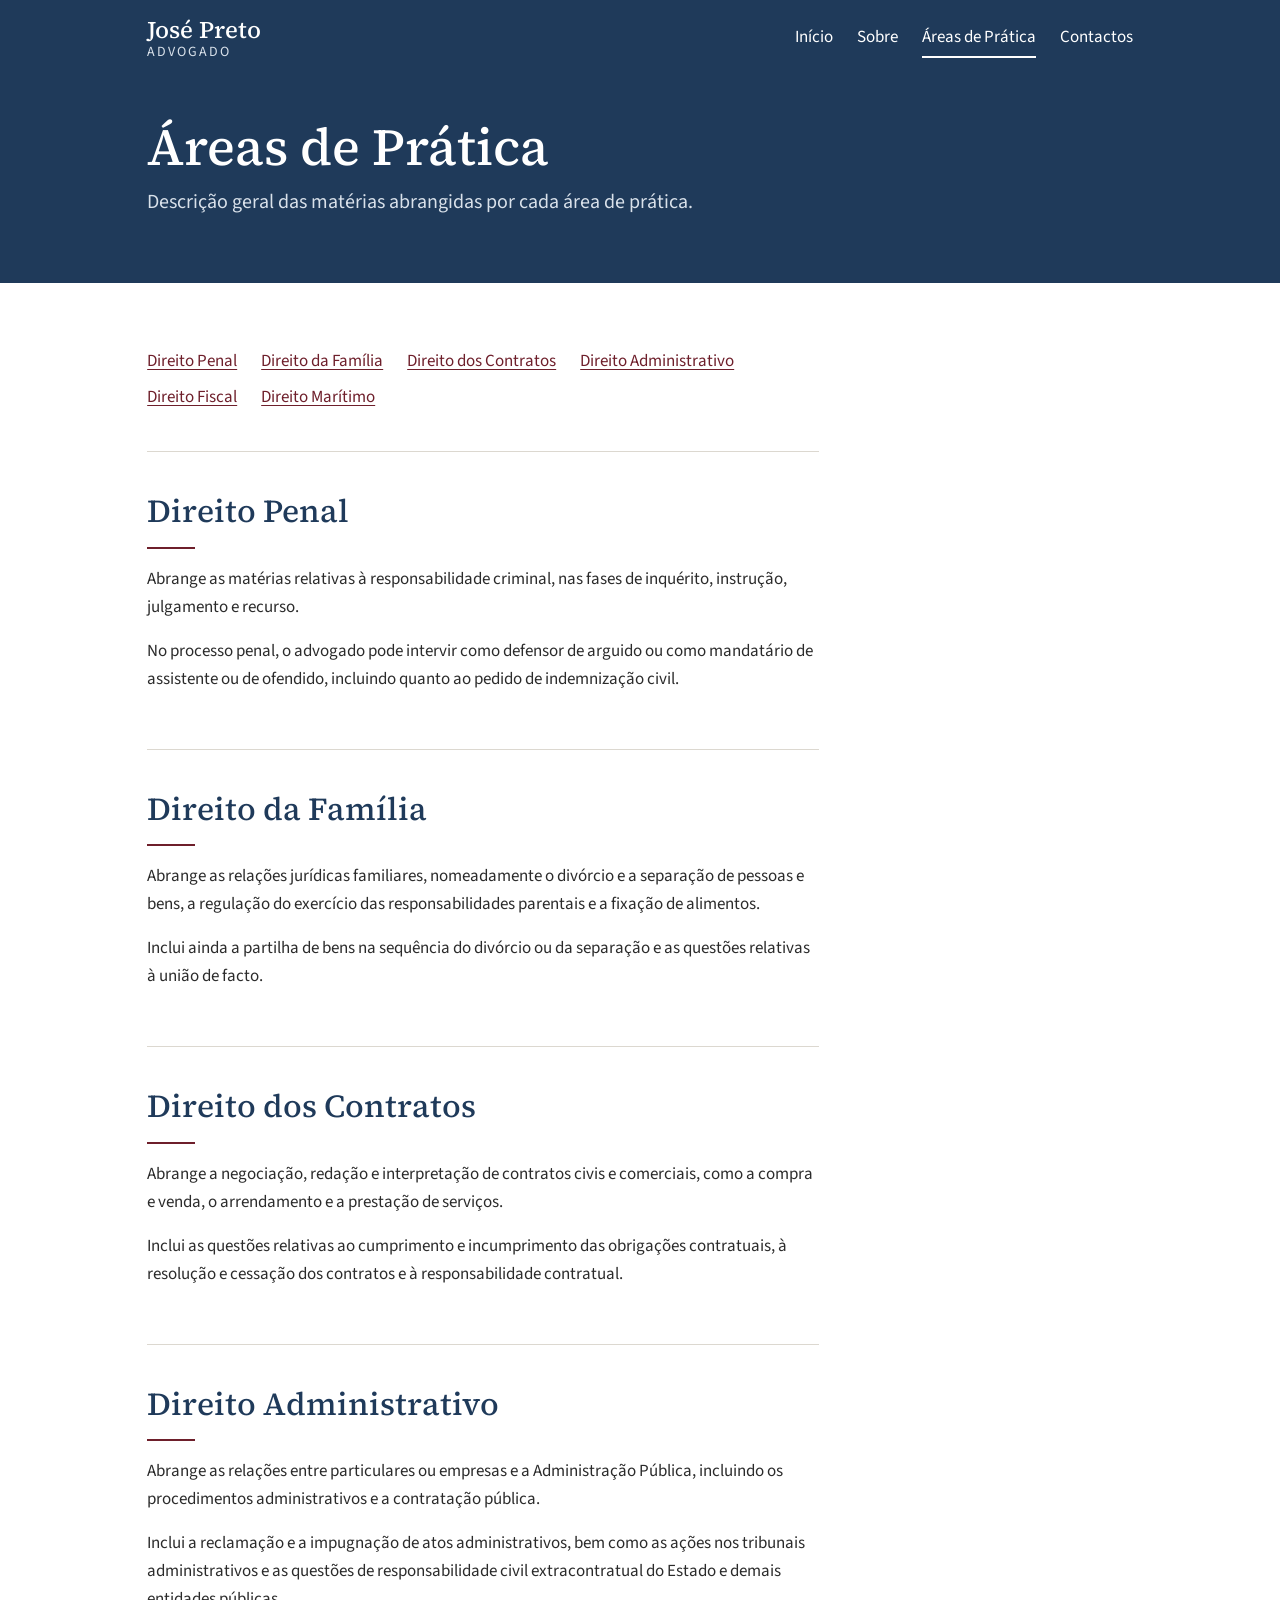
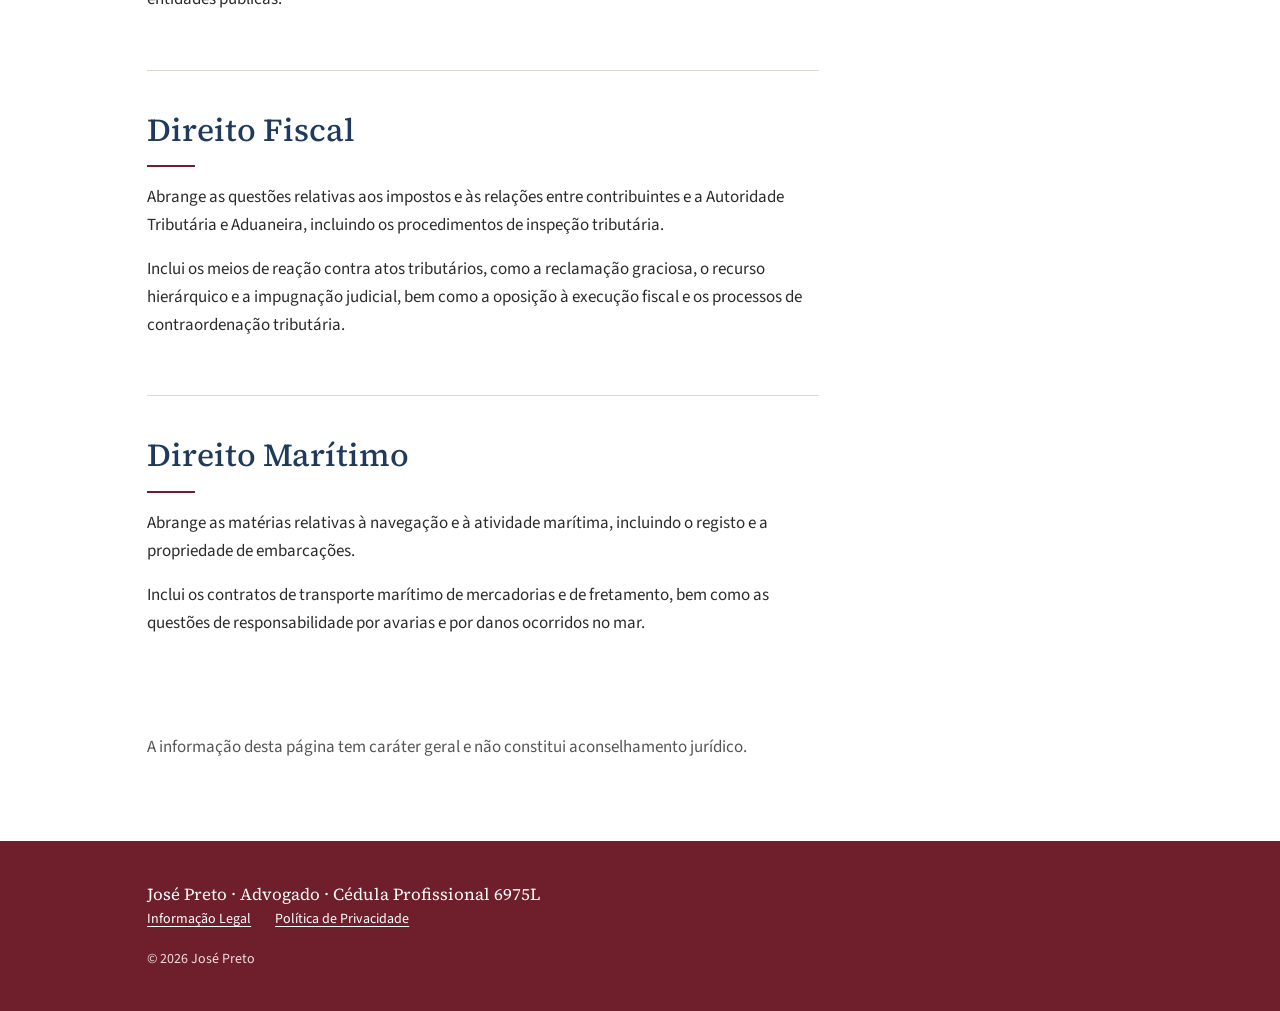
==== areas-de-pratica.html @ 63c227d4 "Primeira versão do site de José Preto, Advogado Seis páginas públicas (Início, Sobre, Áreas de Práti" ====
<!doctype html>
<html lang="pt-PT">
<head>
  <meta charset="utf-8">
  <meta name="viewport" content="width=device-width, initial-scale=1">
  <title>Áreas de Prática · José Preto, Advogado</title>
  <meta name="description" content="Áreas de prática de José Preto, Advogado: Direito Penal, Direito da Família, Direito dos Contratos, Direito Administrativo, Direito Fiscal e Direito Marítimo.">
  <link rel="canonical" href="https://josepreto.pt/areas-de-pratica.html">
  <!-- Línguas: quando existirem as versões /en/, /fr/ e /es/, acrescentar aqui
       uma linha <link rel="alternate" hreflang="..."> por cada versão (ver CLAUDE.md). -->
  <link rel="alternate" hreflang="pt-PT" href="https://josepreto.pt/areas-de-pratica.html">
  <meta name="referrer" content="strict-origin-when-cross-origin">
  <meta name="theme-color" content="#1f3a5a">

  <meta property="og:type" content="website">
  <meta property="og:locale" content="pt_PT">
  <meta property="og:site_name" content="José Preto · Advogado">
  <meta property="og:title" content="Áreas de Prática · José Preto, Advogado">
  <meta property="og:description" content="Áreas de prática de José Preto, Advogado: Direito Penal, Direito da Família, Direito dos Contratos, Direito Administrativo, Direito Fiscal e Direito Marítimo.">
  <meta property="og:url" content="https://josepreto.pt/areas-de-pratica.html">
  <meta property="og:image" content="https://josepreto.pt/assets/img/partilha.png">
  <meta property="og:image:width" content="1200">
  <meta property="og:image:height" content="630">
  <meta property="og:image:alt" content="José Preto, Advogado">
  <meta name="twitter:card" content="summary_large_image">

  <link rel="icon" href="assets/img/favicon.svg" type="image/svg+xml">
  <link rel="icon" href="assets/img/favicon-32.png" sizes="32x32" type="image/png">
  <link rel="apple-touch-icon" href="assets/img/apple-touch-icon.png">
  <link rel="stylesheet" href="assets/css/tokens.css">
  <link rel="stylesheet" href="assets/css/estilo.css">
  <script src="assets/js/principal.js"></script>
</head>
<body>
  <a class="saltar" href="#conteudo">Saltar para o conteúdo</a>
  <header class="cabecalho zona-azul">
    <div class="contentor">
      <a class="marca" href="index.html">
        <span class="marca__nome">José Preto</span>
        <span class="marca__profissao">Advogado</span>
      </a>
      <button class="botao-menu" type="button" aria-expanded="false" aria-controls="menu-principal">Menu</button>
      <nav class="navegacao" id="menu-principal" aria-label="Principal">
        <ul>
          <li><a href="index.html">Início</a></li>
          <li><a href="sobre.html">Sobre</a></li>
          <li><a href="areas-de-pratica.html" aria-current="page">Áreas de Prática</a></li>
          <!-- Secção escondida até ter conteúdo. Para a mostrar, apague esta linha e a linha
             "fim" abaixo (ver README).
          <li><a href="publicacoes/index.html">Publicações e Intervenções</a></li>
          fim -->
          <li><a href="contactos.html">Contactos</a></li>
        </ul>
      </nav>
    </div>
  </header>

  <main id="conteudo">
  <div class="titulo-pagina zona-azul">
    <div class="contentor">
      <h1>Áreas de Prática</h1>
      <p>Descrição geral das matérias abrangidas por cada área de prática.</p>
    </div>
  </div>

    <div class="seccao">
      <div class="contentor texto">
        <nav aria-label="Áreas de prática nesta página">
          <ul class="indice">
          <li><a href="#direito-penal">Direito Penal</a></li>
          <li><a href="#direito-da-familia">Direito da Família</a></li>
          <li><a href="#direito-dos-contratos">Direito dos Contratos</a></li>
          <li><a href="#direito-administrativo">Direito Administrativo</a></li>
          <li><a href="#direito-fiscal">Direito Fiscal</a></li>
          <li><a href="#direito-maritimo">Direito Marítimo</a></li>
          </ul>
        </nav>

        <section class="area" id="direito-penal" aria-labelledby="titulo-direito-penal">
          <h2 id="titulo-direito-penal" class="filete">Direito Penal</h2>
          <p>Abrange as matérias relativas à responsabilidade criminal, nas fases de inquérito, instrução, julgamento e recurso.</p>
          <p>No processo penal, o advogado pode intervir como defensor de arguido ou como mandatário de assistente ou de ofendido, incluindo quanto ao pedido de indemnização civil.</p>
        </section>

        <section class="area" id="direito-da-familia" aria-labelledby="titulo-direito-da-familia">
          <h2 id="titulo-direito-da-familia" class="filete">Direito da Família</h2>
          <p>Abrange as relações jurídicas familiares, nomeadamente o divórcio e a separação de pessoas e bens, a regulação do exercício das responsabilidades parentais e a fixação de alimentos.</p>
          <p>Inclui ainda a partilha de bens na sequência do divórcio ou da separação e as questões relativas à união de facto.</p>
        </section>

        <section class="area" id="direito-dos-contratos" aria-labelledby="titulo-direito-dos-contratos">
          <h2 id="titulo-direito-dos-contratos" class="filete">Direito dos Contratos</h2>
          <p>Abrange a negociação, redação e interpretação de contratos civis e comerciais, como a compra e venda, o arrendamento e a prestação de serviços.</p>
          <p>Inclui as questões relativas ao cumprimento e incumprimento das obrigações contratuais, à resolução e cessação dos contratos e à responsabilidade contratual.</p>
        </section>

        <section class="area" id="direito-administrativo" aria-labelledby="titulo-direito-administrativo">
          <h2 id="titulo-direito-administrativo" class="filete">Direito Administrativo</h2>
          <p>Abrange as relações entre particulares ou empresas e a Administração Pública, incluindo os procedimentos administrativos e a contratação pública.</p>
          <p>Inclui a reclamação e a impugnação de atos administrativos, bem como as ações nos tribunais administrativos e as questões de responsabilidade civil extracontratual do Estado e demais entidades públicas.</p>
        </section>

        <section class="area" id="direito-fiscal" aria-labelledby="titulo-direito-fiscal">
          <h2 id="titulo-direito-fiscal" class="filete">Direito Fiscal</h2>
          <p>Abrange as questões relativas aos impostos e às relações entre contribuintes e a Autoridade Tributária e Aduaneira, incluindo os procedimentos de inspeção tributária.</p>
          <p>Inclui os meios de reação contra atos tributários, como a reclamação graciosa, o recurso hierárquico e a impugnação judicial, bem como a oposição à execução fiscal e os processos de contraordenação tributária.</p>
        </section>

        <section class="area" id="direito-maritimo" aria-labelledby="titulo-direito-maritimo">
          <h2 id="titulo-direito-maritimo" class="filete">Direito Marítimo</h2>
          <p>Abrange as matérias relativas à navegação e à atividade marítima, incluindo o registo e a propriedade de embarcações.</p>
          <p>Inclui os contratos de transporte marítimo de mercadorias e de fretamento, bem como as questões de responsabilidade por avarias e por danos ocorridos no mar.</p>
        </section>

        <p class="secundario">A informação desta página tem caráter geral e não constitui aconselhamento jurídico.</p>
      </div>
    </div>
  </main>

  <footer class="rodape zona-bordeaux">
    <div class="contentor">
      <p class="rodape__identificacao">José Preto · Advogado · Cédula Profissional 6975L</p>
      <ul>
        <li><a href="informacao-legal.html">Informação Legal</a></li>
        <li><a href="privacidade.html">Política de Privacidade</a></li>
      </ul>
      <p class="secundario">© <span data-ano>2026</span> José Preto</p>
    </div>
  </footer>
</body>
</html>
---- assets/css/tokens.css ----
/* ═══════════════════════════════════════════════════════════════════
 * JOSÉ PRETO · ADVOGADO — VALORES DE DESIGN
 *
 * Este ficheiro é a única fonte das cores, fontes, tamanhos e
 * espaçamentos do site. Nenhum outro ficheiro contém um código de cor.
 * Mude um valor na PARTE 1 e o site inteiro muda em conformidade.
 *
 * PARTE 1 — os valores. É esta parte que se edita.
 * PARTE 2 — ligações internas. Não deve ser necessário mexer.
 * ═══════════════════════════════════════════════════════════════════ */

/* ───────────────────────────────────────────────────────────────────
 * PARTE 1 — OS VALORES
 * ─────────────────────────────────────────────────────────────────── */
:root {
  /* ---------- Paleta: branco, azul e bordeaux (um terço cada) -------
   * Contrastes medidos (mínimo exigido WCAG AA para texto: 4,5:1).
   * O azul e o bordeaux NÃO contrastam entre si (1,05:1): nunca pôr
   * texto azul sobre bordeaux nem o contrário. Separá-los sempre com
   * branco.
   */
  --cor-branco: #ffffff;
  --cor-perola: #f7f6f3; /* fundo alternativo discreto                 */
  --cor-azul: #1f3a5a; /* cabeçalho, títulos — 11,6:1 sobre branco   */
  --cor-bordeaux: #6e1f2b; /* rodapé, links, filetes — 11,1:1 s/ branco */
  --cor-grafite: #2b2b2b; /* texto corrido — 14,2:1 sobre branco        */
  --cor-cinza: #555555; /* texto secundário — 7,5:1 s/ branco         */
  --cor-linha: #dcd8d0; /* linhas finas (decorativas, não é texto)    */

  /* Texto sobre fundos escuros */
  --cor-sobre-azul: #ffffff; /* 11,6:1 */
  --cor-sobre-azul-suave: #d9e1ea; /* 8,8:1  */
  --cor-sobre-bordeaux: #ffffff; /* 11,1:1 */
  --cor-sobre-bordeaux-suave: #f1dcdf; /* 8,5:1  */

  /* ---------- Tipografia ------------------------------------------ */
  --fonte-titulos: "Source Serif 4", Georgia, "Times New Roman", serif;
  --fonte-texto: "Source Sans 3", "Segoe UI", Roboto, Arial, sans-serif;

  --texto-pequeno: 0.875rem;
  --texto-base: 1.0625rem;
  --texto-grande: 1.25rem;
  --titulo-3: 1.3rem;
  --titulo-2: clamp(1.5rem, 1.2rem + 1.2vw, 2rem);
  --titulo-1: clamp(2rem, 1.4rem + 2.6vw, 3.25rem);

  --altura-linha: 1.65;

  /* ---------- Espaçamento e medidas ------------------------------- */
  --espaco-1: 0.5rem;
  --espaco-2: 1rem;
  --espaco-3: 1.5rem;
  --espaco-4: 2.5rem;
  --espaco-5: 4rem;
  --espaco-6: 6rem;

  --largura-maxima: 68rem; /* largura máxima da página           */
  --largura-texto: 42rem; /* linhas de texto confortáveis        */
  --margem-lateral: 1rem; /* margem mínima no telemóvel          */
}

/* ───────────────────────────────────────────────────────────────────
 * PARTE 2 — FONTES LOCAIS (não usar serviços externos: RGPD)
 * Licença SIL Open Font License 1.1 — ver assets/fonts/LICENCA-*.txt
 * ─────────────────────────────────────────────────────────────────── */
@font-face {
  font-family: "Source Serif 4";
  font-style: normal;
  font-display: swap;
  font-weight: 200 900;
  src: url(../fonts/source-serif-4-latin-wght-normal.woff2) format("woff2");
  unicode-range: U+0000-00FF, U+0131, U+0152-0153, U+02BB-02BC, U+02C6, U+02DA, U+02DC, U+0304, U+0308, U+0329, U+2000-206F, U+20AC, U+2122, U+2191, U+2193, U+2212, U+2215, U+FEFF, U+FFFD;
}
@font-face {
  font-family: "Source Serif 4";
  font-style: normal;
  font-display: swap;
  font-weight: 200 900;
  src: url(../fonts/source-serif-4-latin-ext-wght-normal.woff2) format("woff2");
  unicode-range: U+0100-02BA, U+02BD-02C5, U+02C7-02CC, U+02CE-02D7, U+02DD-02FF, U+0304, U+0308, U+0329, U+1D00-1DBF, U+1E00-1E9F, U+1EF2-1EFF, U+2020, U+20A0-20AB, U+20AD-20C0, U+2113, U+2C60-2C7F, U+A720-A7FF;
}
@font-face {
  font-family: "Source Sans 3";
  font-style: normal;
  font-display: swap;
  font-weight: 200 900;
  src: url(../fonts/source-sans-3-latin-wght-normal.woff2) format("woff2");
  unicode-range: U+0000-00FF, U+0131, U+0152-0153, U+02BB-02BC, U+02C6, U+02DA, U+02DC, U+0304, U+0308, U+0329, U+2000-206F, U+20AC, U+2122, U+2191, U+2193, U+2212, U+2215, U+FEFF, U+FFFD;
}
@font-face {
  font-family: "Source Sans 3";
  font-style: normal;
  font-display: swap;
  font-weight: 200 900;
  src: url(../fonts/source-sans-3-latin-ext-wght-normal.woff2) format("woff2");
  unicode-range: U+0100-02BA, U+02BD-02C5, U+02C7-02CC, U+02CE-02D7, U+02DD-02FF, U+0304, U+0308, U+0329, U+1D00-1DBF, U+1E00-1E9F, U+1EF2-1EFF, U+2020, U+20A0-20AB, U+20AD-20C0, U+2113, U+2C60-2C7F, U+A720-A7FF;
}
@font-face {
  font-family: "Source Sans 3";
  font-style: italic;
  font-display: swap;
  font-weight: 200 900;
  src: url(../fonts/source-sans-3-latin-wght-italic.woff2) format("woff2");
  unicode-range: U+0000-00FF, U+0131, U+0152-0153, U+02BB-02BC, U+02C6, U+02DA, U+02DC, U+0304, U+0308, U+0329, U+2000-206F, U+20AC, U+2122, U+2191, U+2193, U+2212, U+2215, U+FEFF, U+FFFD;
}
@font-face {
  font-family: "Source Sans 3";
  font-style: italic;
  font-display: swap;
  font-weight: 200 900;
  src: url(../fonts/source-sans-3-latin-ext-wght-italic.woff2) format("woff2");
  unicode-range: U+0100-02BA, U+02BD-02C5, U+02C7-02CC, U+02CE-02D7, U+02DD-02FF, U+0304, U+0308, U+0329, U+1D00-1DBF, U+1E00-1E9F, U+1EF2-1EFF, U+2020, U+20A0-20AB, U+20AD-20C0, U+2113, U+2C60-2C7F, U+A720-A7FF;
}
---- assets/css/estilo.css ----
/* ═══════════════════════════════════════════════════════════════════
 * JOSÉ PRETO · ADVOGADO — ESTILOS
 *
 * Todas as cores, fontes e medidas vêm de tokens.css. Para mudar o
 * aspeto do site, edite tokens.css, não este ficheiro.
 *
 * Distribuição das três cores (branco / azul / bordeaux):
 *   azul     → cabeçalho e faixa de título (topo da página)
 *   branco   → conteúdo
 *   bordeaux → faixa de informação e rodapé (fundo da página)
 * ═══════════════════════════════════════════════════════════════════ */

/* ---------- Base ------------------------------------------------- */
*,
*::before,
*::after {
  box-sizing: border-box;
}

html {
  -webkit-text-size-adjust: 100%;
  text-size-adjust: 100%;
}

body {
  margin: 0;
  background: var(--cor-branco);
  color: var(--cor-grafite);
  font-family: var(--fonte-texto);
  font-size: var(--texto-base);
  line-height: var(--altura-linha);
  --cor-foco: var(--cor-bordeaux);
}

h1,
h2,
h3 {
  font-family: var(--fonte-titulos);
  font-weight: 500;
  line-height: 1.2;
  color: var(--cor-azul);
  margin: 0 0 var(--espaco-2);
}

h1 {
  font-size: var(--titulo-1);
}
h2 {
  font-size: var(--titulo-2);
}
h3 {
  font-size: var(--titulo-3);
  font-weight: 600;
}

p,
ul,
ol,
dl {
  margin: 0 0 var(--espaco-2);
}

a {
  color: var(--cor-bordeaux);
  text-decoration-thickness: 1px;
  text-underline-offset: 0.2em;
}
a:hover {
  text-decoration-thickness: 2px;
}

:focus-visible {
  outline: 3px solid var(--cor-foco);
  outline-offset: 3px;
}

img {
  max-width: 100%;
  height: auto;
}

.visualmente-oculto {
  position: absolute !important;
  width: 1px;
  height: 1px;
  padding: 0;
  margin: -1px;
  overflow: hidden;
  clip: rect(0 0 0 0);
  white-space: nowrap;
  border: 0;
}

/* Ligação "Saltar para o conteúdo" (teclado) */
.saltar {
  position: absolute;
  left: var(--espaco-2);
  top: -10rem;
  z-index: 10;
  padding: var(--espaco-1) var(--espaco-2);
  background: var(--cor-branco);
  color: var(--cor-azul);
  font-weight: 600;
}
.saltar:focus {
  top: var(--espaco-2);
}

.contentor {
  width: 100%;
  max-width: var(--largura-maxima);
  margin: 0 auto;
  padding: 0 max(var(--margem-lateral), 4vw);
}

.texto > * {
  max-width: var(--largura-texto);
}

address {
  font-style: normal;
}

/* ---------- Zonas de cor ----------------------------------------- */
.zona-azul {
  background: var(--cor-azul);
  color: var(--cor-sobre-azul);
  --cor-foco: var(--cor-branco);
}
.zona-bordeaux {
  background: var(--cor-bordeaux);
  color: var(--cor-sobre-bordeaux);
  --cor-foco: var(--cor-branco);
}
.zona-azul h1,
.zona-azul h2,
.zona-azul h3,
.zona-bordeaux h1,
.zona-bordeaux h2,
.zona-bordeaux h3,
.zona-azul a,
.zona-bordeaux a {
  color: inherit;
}

/* ---------- Cabeçalho -------------------------------------------- */
.cabecalho {
  padding: var(--espaco-2) 0;
}

.cabecalho .contentor {
  display: flex;
  flex-wrap: wrap;
  align-items: center;
  justify-content: space-between;
  gap: var(--espaco-2);
}

.marca {
  display: inline-flex;
  flex-direction: column;
  text-decoration: none;
  line-height: 1.15;
}
.marca__nome {
  font-family: var(--fonte-titulos);
  font-size: 1.5rem;
  font-weight: 500;
}
.marca__profissao {
  font-size: var(--texto-pequeno);
  letter-spacing: 0.14em;
  text-transform: uppercase;
  color: var(--cor-sobre-azul-suave);
}

.botao-menu {
  display: none;
  font: inherit;
  font-size: var(--texto-pequeno);
  letter-spacing: 0.1em;
  text-transform: uppercase;
  color: var(--cor-sobre-azul);
  background: transparent;
  border: 1px solid var(--cor-sobre-azul-suave);
  padding: 0.5rem 0.9rem;
  cursor: pointer;
}

.navegacao ul {
  list-style: none;
  margin: 0;
  padding: 0;
  display: flex;
  flex-wrap: wrap;
  gap: var(--espaco-1) var(--espaco-3);
}
.navegacao a {
  display: inline-block;
  padding: 0.35rem 0;
  text-decoration: none;
  border-bottom: 1px solid transparent;
}
.navegacao a:hover {
  border-bottom-color: var(--cor-sobre-azul-suave);
}
.navegacao a[aria-current="page"] {
  border-bottom: 2px solid var(--cor-sobre-azul);
}

/* Telemóvel: o menu abre e fecha com o botão (só quando há JavaScript;
 * sem JavaScript as ligações ficam sempre visíveis). */
@media (max-width: 47.99rem) {
  .js .botao-menu {
    display: inline-block;
  }
  .js .navegacao {
    display: none;
    flex-basis: 100%;
  }
  .js .navegacao.aberta {
    display: block;
  }
  .navegacao ul {
    flex-direction: column;
    gap: 0;
    padding-top: var(--espaco-1);
  }
  .navegacao li + li {
    border-top: 1px solid rgba(255, 255, 255, 0.18);
  }
  .navegacao a {
    display: block;
    padding: 0.8rem 0;
  }
}

/* ---------- Faixa de título (azul) ------------------------------- */
.titulo-pagina {
  padding: var(--espaco-4) 0 var(--espaco-5);
}
.titulo-pagina h1 {
  margin-bottom: var(--espaco-1);
}
.titulo-pagina p {
  color: var(--cor-sobre-azul-suave);
  font-size: var(--texto-grande);
  max-width: var(--largura-texto);
  margin: 0;
}

/* Página inicial */
.abertura {
  padding: var(--espaco-5) 0 var(--espaco-6);
}
.abertura h1 {
  font-size: clamp(2.5rem, 1.6rem + 4vw, 4.5rem);
  margin-bottom: var(--espaco-1);
}
.abertura__profissao {
  font-size: var(--texto-grande);
  letter-spacing: 0.18em;
  text-transform: uppercase;
  margin: 0 0 var(--espaco-4);
}
.abertura__frase {
  max-width: var(--largura-texto);
  font-size: var(--texto-grande);
  color: var(--cor-sobre-azul-suave);
  border-left: 3px solid var(--cor-sobre-azul-suave);
  padding-left: var(--espaco-2);
  margin: 0;
}

/* ---------- Conteúdo (branco) ------------------------------------ */
.seccao {
  padding: var(--espaco-5) 0;
}
.seccao + .seccao {
  border-top: 1px solid var(--cor-linha);
}
.seccao--perola {
  background: var(--cor-perola);
}

.filete::after {
  content: "";
  display: block;
  width: 3rem;
  height: 2px;
  margin-top: var(--espaco-2);
  background: var(--cor-bordeaux);
}

/* Blocos de texto dentro de uma página */
.texto > section + section {
  margin-top: var(--espaco-5);
}
.texto > .area + .area {
  margin-top: 0;
}
.texto > p.secundario:last-child {
  margin-top: var(--espaco-4);
}

.secundario {
  color: var(--cor-cinza);
}

/* Lista das áreas de prática (resumo) */
.grelha-areas {
  list-style: none;
  padding: 0;
  margin: var(--espaco-3) 0;
  display: grid;
  gap: var(--espaco-2);
  grid-template-columns: 1fr;
}
@media (min-width: 36rem) {
  .grelha-areas {
    grid-template-columns: repeat(2, 1fr);
  }
}
@media (min-width: 60rem) {
  .grelha-areas {
    grid-template-columns: repeat(3, 1fr);
  }
}
.grelha-areas li {
  border-top: 2px solid var(--cor-bordeaux);
  padding: var(--espaco-2) 0 0;
}
.grelha-areas h3 {
  margin-bottom: var(--espaco-1);
}
.grelha-areas p {
  color: var(--cor-cinza);
  margin: 0;
}

/* Áreas de prática (página própria) */
.area {
  padding: var(--espaco-4) 0;
  border-top: 1px solid var(--cor-linha);
  scroll-margin-top: var(--espaco-2);
}
.area:first-child {
  border-top: 0;
  padding-top: 0;
}
.indice {
  list-style: none;
  padding: 0;
  margin: 0 0 var(--espaco-4);
  display: flex;
  flex-wrap: wrap;
  gap: var(--espaco-1) var(--espaco-3);
}

/* Sobre */
.sobre {
  display: grid;
  gap: var(--espaco-4);
  grid-template-columns: 1fr;
  align-items: start;
}
@media (min-width: 48rem) {
  .sobre {
    grid-template-columns: 15rem 1fr;
  }
}
.retrato {
  width: 100%;
  max-width: 15rem;
  aspect-ratio: 4 / 5;
  object-fit: cover;
  display: block;
}
.retrato--vazio {
  display: flex;
  align-items: center;
  justify-content: center;
  background: var(--cor-perola);
  border: 1px solid var(--cor-linha);
  font-family: var(--fonte-titulos);
  font-size: 3rem;
  color: var(--cor-linha);
  letter-spacing: 0.08em;
}
.lista-simples {
  padding-left: 1.2rem;
}
.lista-simples li {
  margin-bottom: var(--espaco-1);
}
.lista-simples li::marker {
  color: var(--cor-bordeaux);
}

/* Listas de dados (contactos, informação legal) */
.dados {
  display: grid;
  grid-template-columns: 1fr;
  gap: 0;
  margin: 0;
}
.dados div {
  padding: var(--espaco-2) 0;
  border-bottom: 1px solid var(--cor-linha);
}
.dados div:first-child {
  border-top: 1px solid var(--cor-linha);
}
.dados dt {
  font-size: var(--texto-pequeno);
  letter-spacing: 0.1em;
  text-transform: uppercase;
  color: var(--cor-cinza);
}
.dados dd {
  margin: 0.2rem 0 0;
  font-size: var(--texto-grande);
}
@media (min-width: 40rem) {
  .dados div {
    display: grid;
    grid-template-columns: 11rem 1fr;
    gap: var(--espaco-2);
    align-items: baseline;
  }
  .dados dd {
    margin: 0;
  }
}

/* Publicações e intervenções */
.grelha-seccoes {
  list-style: none;
  padding: 0;
  margin: var(--espaco-3) 0 0;
  display: grid;
  gap: var(--espaco-3);
  grid-template-columns: 1fr;
}
@media (min-width: 40rem) {
  .grelha-seccoes {
    grid-template-columns: repeat(2, 1fr);
  }
}
.grelha-seccoes li {
  border-top: 2px solid var(--cor-bordeaux);
  padding-top: var(--espaco-2);
}

.entradas {
  list-style: none;
  padding: 0;
  margin: 0;
}
.entrada {
  padding: var(--espaco-3) 0;
  border-bottom: 1px solid var(--cor-linha);
}
.entrada:first-child {
  border-top: 1px solid var(--cor-linha);
}
.entrada__data {
  display: block;
  font-size: var(--texto-pequeno);
  color: var(--cor-cinza);
  letter-spacing: 0.06em;
}
.entrada h3 {
  margin: 0.3rem 0 0.4rem;
}
.entrada p {
  margin: 0;
  color: var(--cor-cinza);
}

/* Informação em falta — muito visível de propósito, para não passar
 * despercebida antes da publicação. */
.por-preencher {
  display: inline-block;
  padding: 0 0.35em;
  outline: 1px dashed currentColor;
  font-style: italic;
}

/* ---------- Faixa de informação e rodapé (bordeaux) -------------- */
.faixa-info {
  padding: var(--espaco-5) 0;
}
.faixa-info h2 {
  margin-bottom: var(--espaco-3);
}
.faixa-info address {
  font-style: normal;
  font-size: var(--texto-grande);
  line-height: 1.6;
}
.faixa-info .secundario,
.rodape .secundario {
  color: var(--cor-sobre-bordeaux-suave);
}

.rodape {
  padding: var(--espaco-4) 0;
  font-size: var(--texto-pequeno);
}
/* Quando o rodapé vem logo a seguir a uma faixa bordeaux, formam um
 * só bloco. */
.rodape--continua {
  padding-top: 0;
}
.rodape__identificacao {
  font-family: var(--fonte-titulos);
  font-size: 1.05rem;
  margin-bottom: var(--espaco-2);
}
.rodape ul {
  list-style: none;
  padding: 0;
  margin: 0 0 var(--espaco-2);
  display: flex;
  flex-wrap: wrap;
  gap: var(--espaco-1) var(--espaco-3);
}
.rodape p {
  margin: 0;
}

/* ---------- Impressão -------------------------------------------- */
@media print {
  .botao-menu,
  .navegacao,
  .saltar {
    display: none !important;
  }
  .zona-azul,
  .zona-bordeaux {
    background: none;
    color: #000;
  }
  a {
    color: #000;
  }
}
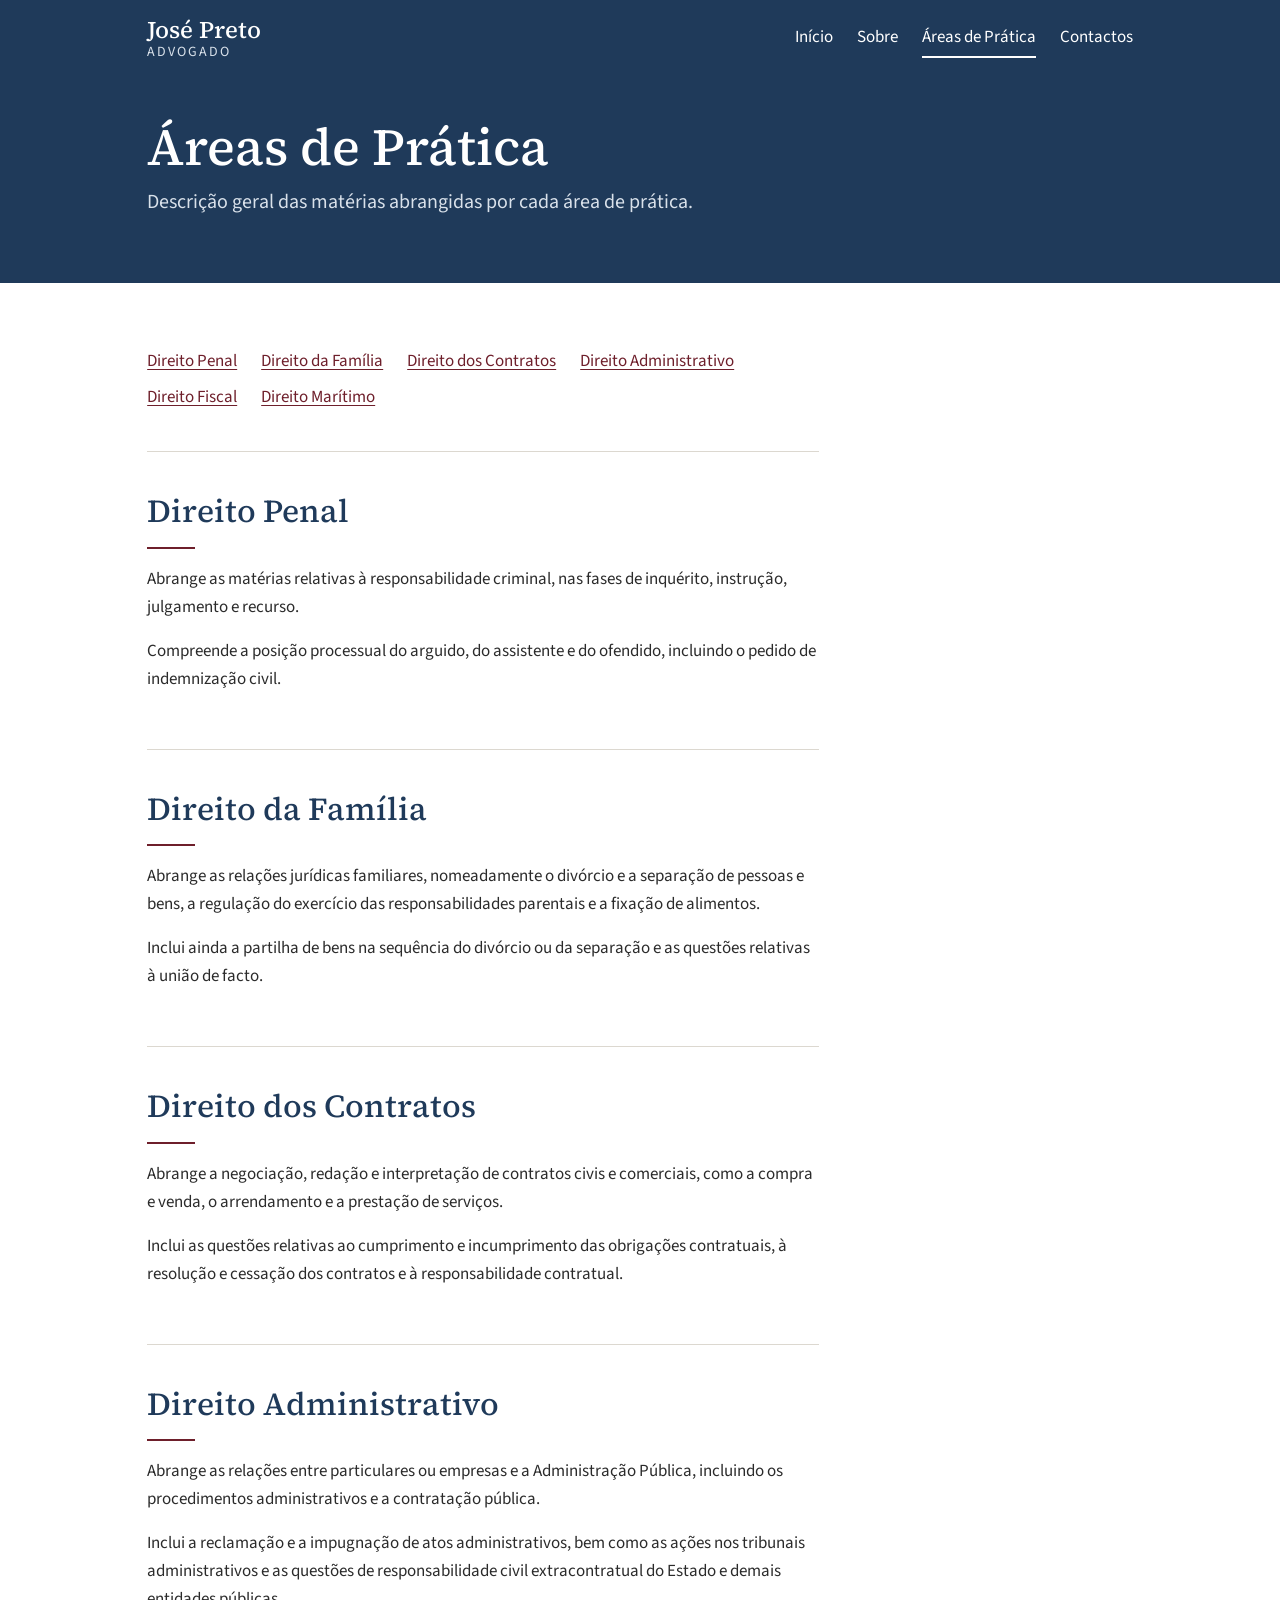
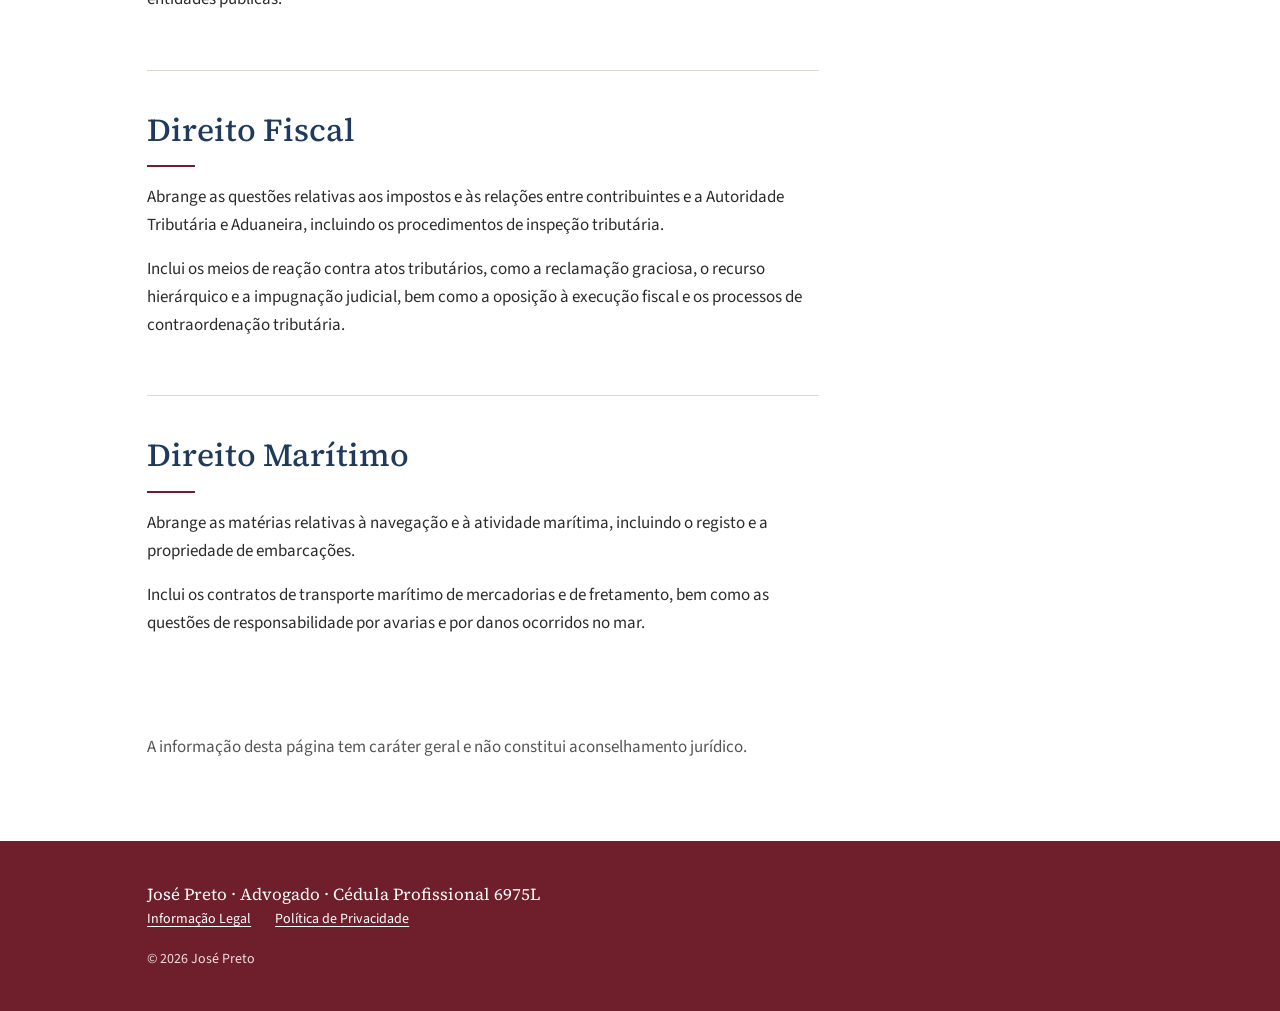
==== commit 6063635f: "Retirar horário e neutralizar descrição de Direito Penal - Contactos: horário retirado por decisão d" ====
--- a/areas-de-pratica.html
+++ b/areas-de-pratica.html
@@ -79,7 +79,7 @@
         <section class="area" id="direito-penal" aria-labelledby="titulo-direito-penal">
           <h2 id="titulo-direito-penal" class="filete">Direito Penal</h2>
           <p>Abrange as matérias relativas à responsabilidade criminal, nas fases de inquérito, instrução, julgamento e recurso.</p>
-          <p>No processo penal, o advogado pode intervir como defensor de arguido ou como mandatário de assistente ou de ofendido, incluindo quanto ao pedido de indemnização civil.</p>
+          <p>Compreende a posição processual do arguido, do assistente e do ofendido, incluindo o pedido de indemnização civil.</p>
         </section>
 
         <section class="area" id="direito-da-familia" aria-labelledby="titulo-direito-da-familia">
